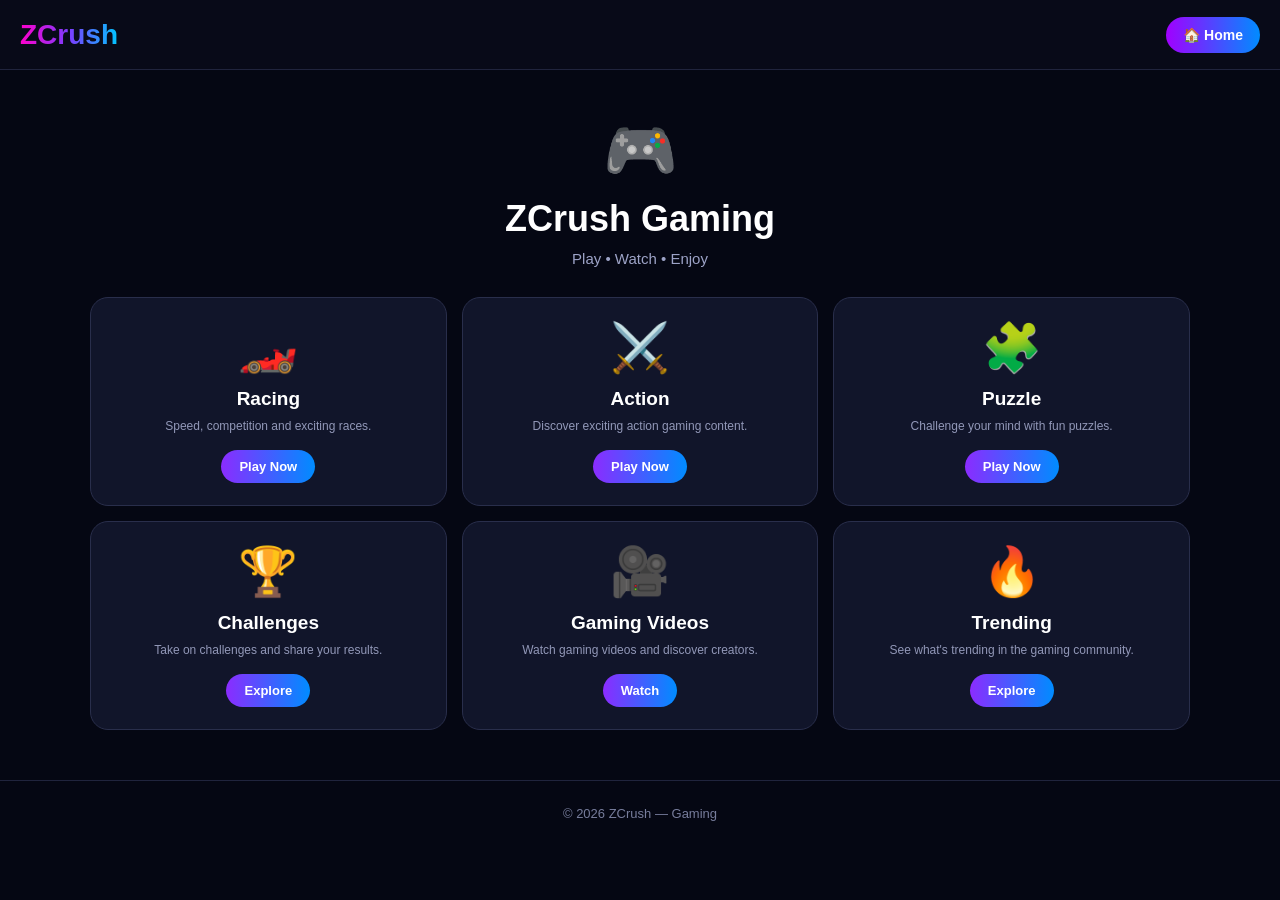
==== gaming.html @ d7cda79d "Create gaming.html" ====
<!DOCTYPE html>
<html lang="en">
<head>
  <meta charset="UTF-8">
  <meta name="viewport" content="width=device-width, initial-scale=1.0">

  <title>ZCrush Gaming</title>

  <style>
    * {
      box-sizing: border-box;
      margin: 0;
      padding: 0;
      font-family: Arial, sans-serif;
    }

    body {
      background: #050713;
      color: white;
    }

    /* NAVBAR */
    nav {
      height: 70px;
      padding: 0 20px;
      display: flex;
      align-items: center;
      justify-content: space-between;
      background: #080a18;
      border-bottom: 1px solid #20243d;
      position: sticky;
      top: 0;
      z-index: 10;
    }

    .logo {
      font-size: 28px;
      font-weight: bold;
      background: linear-gradient(90deg, #ff00cc, #7c3cff, #00c6ff);
      -webkit-background-clip: text;
      color: transparent;
    }

    .home {
      text-decoration: none;
      color: white;
      background: linear-gradient(90deg, #a100ff, #008cff);
      padding: 10px 17px;
      border-radius: 22px;
      font-weight: bold;
      font-size: 14px;
    }

    /* HERO */
    .hero {
      text-align: center;
      padding: 45px 15px 30px;
    }

    .hero .icon {
      font-size: 60px;
      margin-bottom: 12px;
    }

    .hero h1 {
      font-size: 36px;
      margin-bottom: 10px;
    }

    .hero p {
      color: #9da3c7;
      font-size: 15px;
    }

    /* GAMES */
    .games {
      width: 92%;
      max-width: 1100px;
      margin: auto;
      display: grid;

      /* 2 games side-by-side */
      grid-template-columns: repeat(2, 1fr);

      gap: 15px;
      padding-bottom: 50px;
    }

    .game {
      background: #11152a;
      border: 1px solid #292e4b;
      border-radius: 18px;
      padding: 22px 12px;
      text-align: center;
      transition: 0.3s;
    }

    .game:hover {
      transform: translateY(-5px);
      border-color: #7c3cff;
    }

    .game-icon {
      font-size: 48px;
      margin-bottom: 12px;
    }

    .game h2 {
      font-size: 19px;
      margin-bottom: 8px;
    }

    .game p {
      color: #9298b8;
      font-size: 12px;
      line-height: 1.4;
      margin-bottom: 15px;
    }

    .play {
      display: inline-block;
      text-decoration: none;
      background: linear-gradient(90deg, #8b2cff, #008cff);
      color: white;
      padding: 9px 18px;
      border-radius: 20px;
      font-weight: bold;
      font-size: 13px;
    }

    /* FOOTER */
    footer {
      text-align: center;
      padding: 25px 10px;
      color: #777d9c;
      border-top: 1px solid #20243d;
      font-size: 13px;
    }

    /* DESKTOP */
    @media (min-width: 900px) {
      .games {
        grid-template-columns: repeat(3, 1fr);
      }
    }

  </style>
</head>

<body>

  <!-- NAVBAR -->
  <nav>
    <div class="logo">ZCrush</div>

    <a href="index.html" class="home">
      🏠 Home
    </a>
  </nav>


  <!-- HERO -->
  <section class="hero">

    <div class="icon">🎮</div>

    <h1>ZCrush Gaming</h1>

    <p>Play • Watch • Enjoy</p>

  </section>


  <!-- GAMES -->
  <section class="games">

    <!-- GAME 1 -->
    <div class="game">

      <div class="game-icon">🏎️</div>

      <h2>Racing</h2>

      <p>
        Speed, competition and exciting races.
      </p>

      <a href="#" class="play">
        Play Now
      </a>

    </div>


    <!-- GAME 2 -->
    <div class="game">

      <div class="game-icon">⚔️</div>

      <h2>Action</h2>

      <p>
        Discover exciting action gaming content.
      </p>

      <a href="#" class="play">
        Play Now
      </a>

    </div>


    <!-- GAME 3 -->
    <div class="game">

      <div class="game-icon">🧩</div>

      <h2>Puzzle</h2>

      <p>
        Challenge your mind with fun puzzles.
      </p>

      <a href="#" class="play">
        Play Now
      </a>

    </div>


    <!-- GAME 4 -->
    <div class="game">

      <div class="game-icon">🏆</div>

      <h2>Challenges</h2>

      <p>
        Take on challenges and share your results.
      </p>

      <a href="#" class="play">
        Explore
      </a>

    </div>


    <!-- GAME 5 -->
    <div class="game">

      <div class="game-icon">🎥</div>

      <h2>Gaming Videos</h2>

      <p>
        Watch gaming videos and discover creators.
      </p>

      <a href="shorts.html" class="play">
        Watch
      </a>

    </div>


    <!-- GAME 6 -->
    <div class="game">

      <div class="game-icon">🔥</div>

      <h2>Trending</h2>

      <p>
        See what's trending in the gaming community.
      </p>

      <a href="#" class="play">
        Explore
      </a>

    </div>

  </section>


  <!-- FOOTER -->
  <footer>
    © 2026 ZCrush — Gaming
  </footer>

</body>
</html>
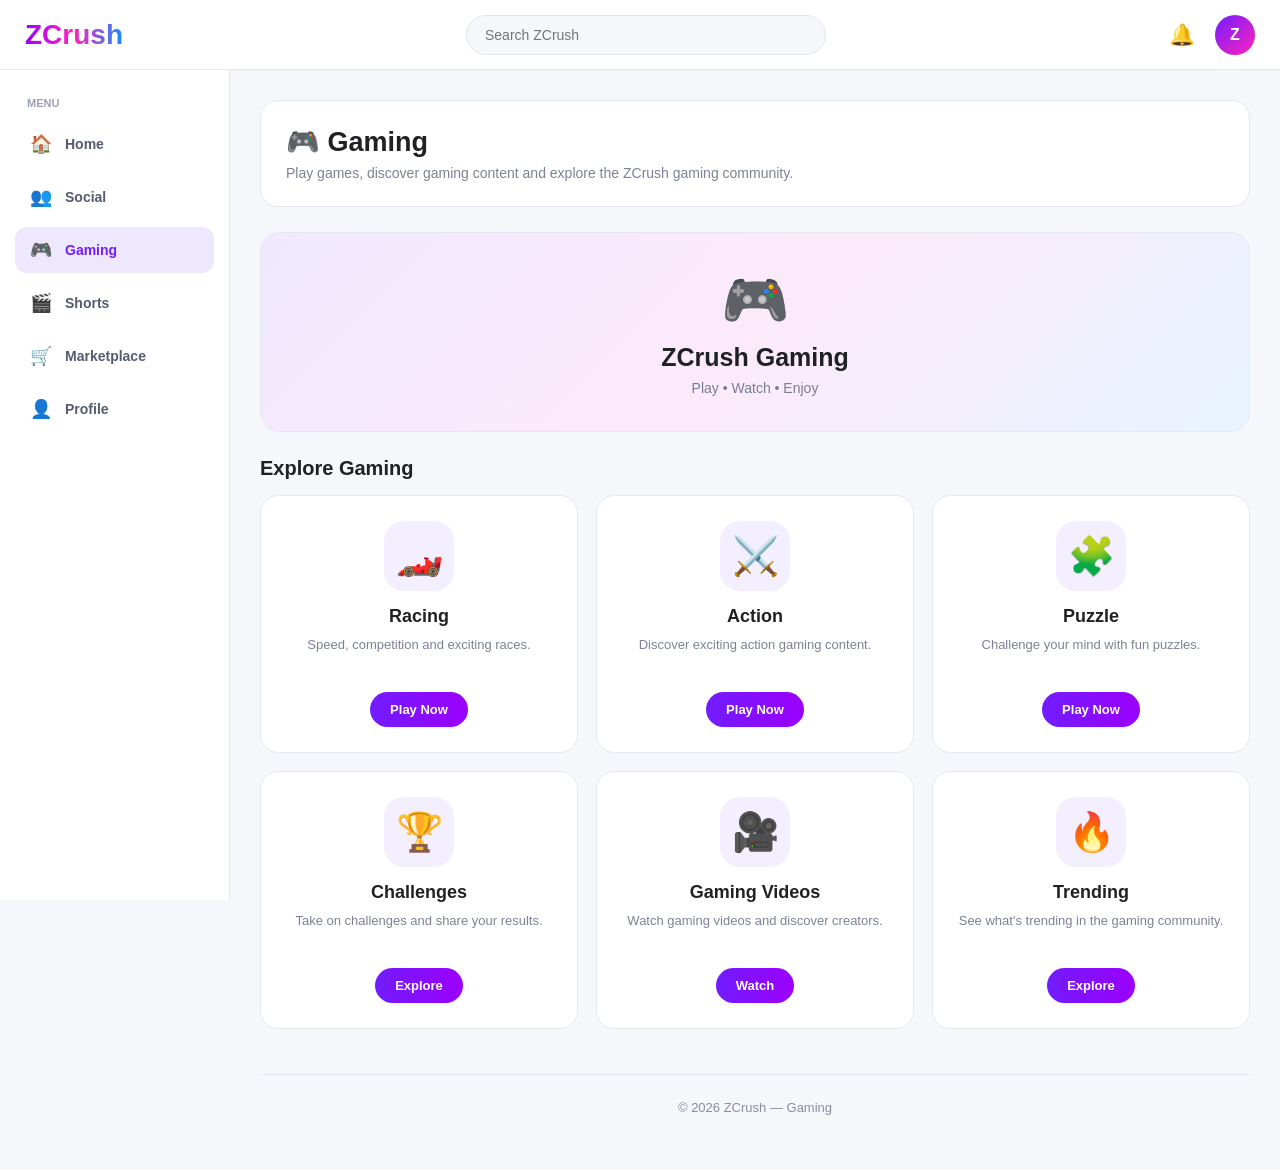
==== commit 79d14edd: "Update gaming.html" ====
--- a/gaming.html
+++ b/gaming.html
@@ -4,7 +4,7 @@
   <meta charset="UTF-8">
   <meta name="viewport" content="width=device-width, initial-scale=1.0">
 
-  <title>ZCrush Gaming</title>
+  <title>ZCrush - Gaming</title>
 
   <style>
     * {
@@ -15,133 +15,379 @@
     }
 
     body {
-      background: #050713;
-      color: white;
-    }
-
-    /* NAVBAR */
-    nav {
+      background: #f5f7fb;
+      color: #202124;
+    }
+
+    /* ================= TOPBAR ================= */
+
+    .topbar {
       height: 70px;
-      padding: 0 20px;
+      background: #ffffff;
+      border-bottom: 1px solid #e5e7ef;
       display: flex;
       align-items: center;
       justify-content: space-between;
-      background: #080a18;
-      border-bottom: 1px solid #20243d;
+      padding: 0 25px;
       position: sticky;
       top: 0;
-      z-index: 10;
+      z-index: 100;
     }
 
     .logo {
       font-size: 28px;
-      font-weight: bold;
-      background: linear-gradient(90deg, #ff00cc, #7c3cff, #00c6ff);
+      font-weight: 800;
+      background: linear-gradient(
+        90deg,
+        #a000ff,
+        #ff22bd,
+        #168cff
+      );
       -webkit-background-clip: text;
       color: transparent;
     }
 
-    .home {
+    .top-search {
+      width: 360px;
+      background: #f5f7fb;
+      border: 1px solid #e3e5ed;
+      padding: 11px 18px;
+      border-radius: 25px;
+      outline: none;
+      font-size: 14px;
+    }
+
+    .top-right {
+      display: flex;
+      align-items: center;
+      gap: 20px;
+    }
+
+    .notification {
+      font-size: 21px;
+      cursor: pointer;
+    }
+
+    .avatar {
+      width: 40px;
+      height: 40px;
+      border-radius: 50%;
+      background: linear-gradient(135deg, #721cff, #ff22bd);
+      display: flex;
+      align-items: center;
+      justify-content: center;
+      color: white;
+      font-weight: bold;
+    }
+
+    /* ================= LAYOUT ================= */
+
+    .layout {
+      display: flex;
+      min-height: calc(100vh - 70px);
+    }
+
+    /* ================= SIDEBAR ================= */
+
+    .sidebar {
+      width: 230px;
+      background: #ffffff;
+      border-right: 1px solid #e5e7ef;
+      padding: 22px 15px;
+      position: fixed;
+      top: 70px;
+      bottom: 0;
+      left: 0;
+    }
+
+    .menu-title {
+      font-size: 11px;
+      color: #9aa0b5;
+      margin: 5px 12px 12px;
+      text-transform: uppercase;
+      font-weight: bold;
+    }
+
+    .menu a {
+      display: flex;
+      align-items: center;
+      gap: 13px;
       text-decoration: none;
-      color: white;
-      background: linear-gradient(90deg, #a100ff, #008cff);
-      padding: 10px 17px;
-      border-radius: 22px;
-      font-weight: bold;
+      color: #555b70;
+      padding: 12px 15px;
+      border-radius: 12px;
+      margin-bottom: 7px;
       font-size: 14px;
-    }
-
-    /* HERO */
-    .hero {
+      font-weight: 600;
+      transition: 0.2s;
+    }
+
+    .menu a:hover {
+      background: #f1edff;
+      color: #721cff;
+    }
+
+    .menu a.active {
+      background: #eee8ff;
+      color: #721cff;
+    }
+
+    .menu-icon {
+      width: 22px;
       text-align: center;
-      padding: 45px 15px 30px;
-    }
-
-    .hero .icon {
-      font-size: 60px;
-      margin-bottom: 12px;
-    }
-
-    .hero h1 {
-      font-size: 36px;
+      font-size: 18px;
+    }
+
+    /* ================= MAIN ================= */
+
+    .main {
+      margin-left: 230px;
+      width: calc(100% - 230px);
+      padding: 30px;
+    }
+
+    /* ================= PAGE HEADER ================= */
+
+    .page-header {
+      background: #ffffff;
+      border: 1px solid #e5e7ef;
+      border-radius: 18px;
+      padding: 25px;
+      margin-bottom: 25px;
+    }
+
+    .page-header h1 {
+      font-size: 27px;
+      margin-bottom: 7px;
+    }
+
+    .page-header p {
+      color: #7c8195;
+      font-size: 14px;
+    }
+
+    /* ================= HERO ================= */
+
+    .gaming-hero {
+      background: linear-gradient(
+        135deg,
+        #f0e9ff,
+        #fceafa,
+        #e8f4ff
+      );
+      border: 1px solid #e5e7ef;
+      border-radius: 20px;
+      padding: 35px 25px;
+      text-align: center;
+      margin-bottom: 25px;
+    }
+
+    .gaming-icon {
+      font-size: 55px;
       margin-bottom: 10px;
     }
 
-    .hero p {
-      color: #9da3c7;
-      font-size: 15px;
-    }
-
-    /* GAMES */
+    .gaming-hero h2 {
+      font-size: 25px;
+      margin-bottom: 8px;
+    }
+
+    .gaming-hero p {
+      color: #777d91;
+      font-size: 14px;
+    }
+
+    /* ================= GAMES ================= */
+
+    .section-title {
+      font-size: 20px;
+      margin-bottom: 15px;
+    }
+
     .games {
-      width: 92%;
-      max-width: 1100px;
-      margin: auto;
       display: grid;
-
-      /* 2 games side-by-side */
-      grid-template-columns: repeat(2, 1fr);
-
-      gap: 15px;
-      padding-bottom: 50px;
+      grid-template-columns: repeat(3, 1fr);
+      gap: 18px;
+      padding-bottom: 35px;
     }
 
     .game {
-      background: #11152a;
-      border: 1px solid #292e4b;
+      background: #ffffff;
+      border: 1px solid #e5e7ef;
       border-radius: 18px;
-      padding: 22px 12px;
+      padding: 25px 18px;
       text-align: center;
-      transition: 0.3s;
+      transition: 0.25s;
     }
 
     .game:hover {
       transform: translateY(-5px);
-      border-color: #7c3cff;
+      border-color: #b99cff;
+      box-shadow: 0 8px 25px rgba(114, 28, 255, 0.08);
     }
 
     .game-icon {
-      font-size: 48px;
-      margin-bottom: 12px;
+      width: 70px;
+      height: 70px;
+      margin: 0 auto 15px;
+      border-radius: 20px;
+      background: #f3efff;
+      display: flex;
+      align-items: center;
+      justify-content: center;
+      font-size: 38px;
     }
 
     .game h2 {
-      font-size: 19px;
+      font-size: 18px;
       margin-bottom: 8px;
     }
 
     .game p {
-      color: #9298b8;
-      font-size: 12px;
-      line-height: 1.4;
-      margin-bottom: 15px;
+      color: #7d8295;
+      font-size: 13px;
+      line-height: 1.5;
+      min-height: 40px;
+      margin-bottom: 17px;
     }
 
     .play {
       display: inline-block;
       text-decoration: none;
-      background: linear-gradient(90deg, #8b2cff, #008cff);
+      background: linear-gradient(
+        90deg,
+        #721cff,
+        #9b00ff
+      );
       color: white;
-      padding: 9px 18px;
-      border-radius: 20px;
+      padding: 10px 20px;
+      border-radius: 22px;
       font-weight: bold;
       font-size: 13px;
-    }
-
-    /* FOOTER */
+      transition: 0.2s;
+    }
+
+    .play:hover {
+      transform: scale(1.04);
+    }
+
+    /* ================= FOOTER ================= */
+
     footer {
       text-align: center;
       padding: 25px 10px;
-      color: #777d9c;
-      border-top: 1px solid #20243d;
+      color: #888da0;
+      border-top: 1px solid #e5e7ef;
       font-size: 13px;
-    }
-
-    /* DESKTOP */
-    @media (min-width: 900px) {
+      margin-top: 10px;
+    }
+
+    /* ================= TABLET ================= */
+
+    @media (max-width: 900px) {
+
       .games {
-        grid-template-columns: repeat(3, 1fr);
-      }
+        grid-template-columns: repeat(2, 1fr);
+      }
+
+      .top-search {
+        width: 250px;
+      }
+
+    }
+
+    /* ================= MOBILE ================= */
+
+    @media (max-width: 700px) {
+
+      .topbar {
+        padding: 0 15px;
+      }
+
+      .logo {
+        font-size: 23px;
+      }
+
+      .top-search {
+        display: none;
+      }
+
+      .notification {
+        font-size: 19px;
+      }
+
+      .sidebar {
+        width: 70px;
+        padding: 15px 8px;
+      }
+
+      .menu-title {
+        display: none;
+      }
+
+      .menu a {
+        justify-content: center;
+        padding: 12px 5px;
+      }
+
+      .menu-text {
+        display: none;
+      }
+
+      .main {
+        margin-left: 70px;
+        width: calc(100% - 70px);
+        padding: 18px 12px;
+      }
+
+      .page-header {
+        padding: 20px;
+      }
+
+      .page-header h1 {
+        font-size: 23px;
+      }
+
+      .gaming-hero {
+        padding: 28px 15px;
+      }
+
+      .gaming-icon {
+        font-size: 45px;
+      }
+
+      .gaming-hero h2 {
+        font-size: 21px;
+      }
+
+      .games {
+        grid-template-columns: 1fr;
+      }
+
+    }
+
+    /* ================= SMALL MOBILE ================= */
+
+    @media (max-width: 400px) {
+
+      .sidebar {
+        width: 60px;
+      }
+
+      .main {
+        margin-left: 60px;
+        width: calc(100% - 60px);
+      }
+
+      .top-right {
+        gap: 10px;
+      }
+
+      .avatar {
+        width: 35px;
+        height: 35px;
+      }
+
     }
 
   </style>
@@ -149,145 +395,282 @@
 
 <body>
 
-  <!-- NAVBAR -->
-  <nav>
-    <div class="logo">ZCrush</div>
-
-    <a href="index.html" class="home">
-      🏠 Home
-    </a>
-  </nav>
-
-
-  <!-- HERO -->
-  <section class="hero">
-
-    <div class="icon">🎮</div>
-
-    <h1>ZCrush Gaming</h1>
-
-    <p>Play • Watch • Enjoy</p>
-
-  </section>
-
-
-  <!-- GAMES -->
-  <section class="games">
-
-    <!-- GAME 1 -->
-    <div class="game">
-
-      <div class="game-icon">🏎️</div>
-
-      <h2>Racing</h2>
-
-      <p>
-        Speed, competition and exciting races.
-      </p>
-
-      <a href="#" class="play">
-        Play Now
-      </a>
-
+  <!-- ================= TOPBAR ================= -->
+
+  <header class="topbar">
+
+    <div class="logo">
+      ZCrush
     </div>
 
-
-    <!-- GAME 2 -->
-    <div class="game">
-
-      <div class="game-icon">⚔️</div>
-
-      <h2>Action</h2>
-
-      <p>
-        Discover exciting action gaming content.
-      </p>
-
-      <a href="#" class="play">
-        Play Now
-      </a>
+    <input
+      type="text"
+      class="top-search"
+      placeholder="Search ZCrush"
+    >
+
+    <div class="top-right">
+
+      <div class="notification">
+        🔔
+      </div>
+
+      <div class="avatar">
+        Z
+      </div>
 
     </div>
 
-
-    <!-- GAME 3 -->
-    <div class="game">
-
-      <div class="game-icon">🧩</div>
-
-      <h2>Puzzle</h2>
-
-      <p>
-        Challenge your mind with fun puzzles.
-      </p>
-
-      <a href="#" class="play">
-        Play Now
-      </a>
-
-    </div>
-
-
-    <!-- GAME 4 -->
-    <div class="game">
-
-      <div class="game-icon">🏆</div>
-
-      <h2>Challenges</h2>
-
-      <p>
-        Take on challenges and share your results.
-      </p>
-
-      <a href="#" class="play">
-        Explore
-      </a>
-
-    </div>
-
-
-    <!-- GAME 5 -->
-    <div class="game">
-
-      <div class="game-icon">🎥</div>
-
-      <h2>Gaming Videos</h2>
-
-      <p>
-        Watch gaming videos and discover creators.
-      </p>
-
-      <a href="shorts.html" class="play">
-        Watch
-      </a>
-
-    </div>
-
-
-    <!-- GAME 6 -->
-    <div class="game">
-
-      <div class="game-icon">🔥</div>
-
-      <h2>Trending</h2>
-
-      <p>
-        See what's trending in the gaming community.
-      </p>
-
-      <a href="#" class="play">
-        Explore
-      </a>
-
-    </div>
-
-  </section>
-
-
-  <!-- FOOTER -->
-  <footer>
-    © 2026 ZCrush — Gaming
-  </footer>
+  </header>
+
+
+  <!-- ================= LAYOUT ================= -->
+
+  <div class="layout">
+
+
+    <!-- ================= SIDEBAR ================= -->
+
+    <aside class="sidebar">
+
+      <div class="menu-title">
+        Menu
+      </div>
+
+      <div class="menu">
+
+        <a href="index.html">
+          <span class="menu-icon">🏠</span>
+          <span class="menu-text">Home</span>
+        </a>
+
+        <a href="social.html">
+          <span class="menu-icon">👥</span>
+          <span class="menu-text">Social</span>
+        </a>
+
+        <a href="gaming.html" class="active">
+          <span class="menu-icon">🎮</span>
+          <span class="menu-text">Gaming</span>
+        </a>
+
+        <a href="shorts.html">
+          <span class="menu-icon">🎬</span>
+          <span class="menu-text">Shorts</span>
+        </a>
+
+        <a href="marketplace.html">
+          <span class="menu-icon">🛒</span>
+          <span class="menu-text">Marketplace</span>
+        </a>
+
+        <a href="profile.html">
+          <span class="menu-icon">👤</span>
+          <span class="menu-text">Profile</span>
+        </a>
+
+      </div>
+
+    </aside>
+
+
+    <!-- ================= MAIN ================= -->
+
+    <main class="main">
+
+
+      <!-- PAGE HEADER -->
+
+      <div class="page-header">
+
+        <h1>🎮 Gaming</h1>
+
+        <p>
+          Play games, discover gaming content and explore the ZCrush gaming community.
+        </p>
+
+      </div>
+
+
+      <!-- HERO -->
+
+      <section class="gaming-hero">
+
+        <div class="gaming-icon">
+          🎮
+        </div>
+
+        <h2>
+          ZCrush Gaming
+        </h2>
+
+        <p>
+          Play • Watch • Enjoy
+        </p>
+
+      </section>
+
+
+      <!-- GAMES -->
+
+      <h2 class="section-title">
+        Explore Gaming
+      </h2>
+
+      <section class="games">
+
+
+        <!-- GAME 1 -->
+
+        <div class="game">
+
+          <div class="game-icon">
+            🏎️
+          </div>
+
+          <h2>
+            Racing
+          </h2>
+
+          <p>
+            Speed, competition and exciting races.
+          </p>
+
+          <a href="#" class="play">
+            Play Now
+          </a>
+
+        </div>
+
+
+        <!-- GAME 2 -->
+
+        <div class="game">
+
+          <div class="game-icon">
+            ⚔️
+          </div>
+
+          <h2>
+            Action
+          </h2>
+
+          <p>
+            Discover exciting action gaming content.
+          </p>
+
+          <a href="#" class="play">
+            Play Now
+          </a>
+
+        </div>
+
+
+        <!-- GAME 3 -->
+
+        <div class="game">
+
+          <div class="game-icon">
+            🧩
+          </div>
+
+          <h2>
+            Puzzle
+          </h2>
+
+          <p>
+            Challenge your mind with fun puzzles.
+          </p>
+
+          <a href="#" class="play">
+            Play Now
+          </a>
+
+        </div>
+
+
+        <!-- GAME 4 -->
+
+        <div class="game">
+
+          <div class="game-icon">
+            🏆
+          </div>
+
+          <h2>
+            Challenges
+          </h2>
+
+          <p>
+            Take on challenges and share your results.
+          </p>
+
+          <a href="#" class="play">
+            Explore
+          </a>
+
+        </div>
+
+
+        <!-- GAME 5 -->
+
+        <div class="game">
+
+          <div class="game-icon">
+            🎥
+          </div>
+
+          <h2>
+            Gaming Videos
+          </h2>
+
+          <p>
+            Watch gaming videos and discover creators.
+          </p>
+
+          <a href="shorts.html" class="play">
+            Watch
+          </a>
+
+        </div>
+
+
+        <!-- GAME 6 -->
+
+        <div class="game">
+
+          <div class="game-icon">
+            🔥
+          </div>
+
+          <h2>
+            Trending
+          </h2>
+
+          <p>
+            See what's trending in the gaming community.
+          </p>
+
+          <a href="#" class="play">
+            Explore
+          </a>
+
+        </div>
+
+
+      </section>
+
+
+      <!-- FOOTER -->
+
+      <footer>
+        © 2026 ZCrush — Gaming
+      </footer>
+
+
+    </main>
+
+  </div>
 
 </body>
 </html>
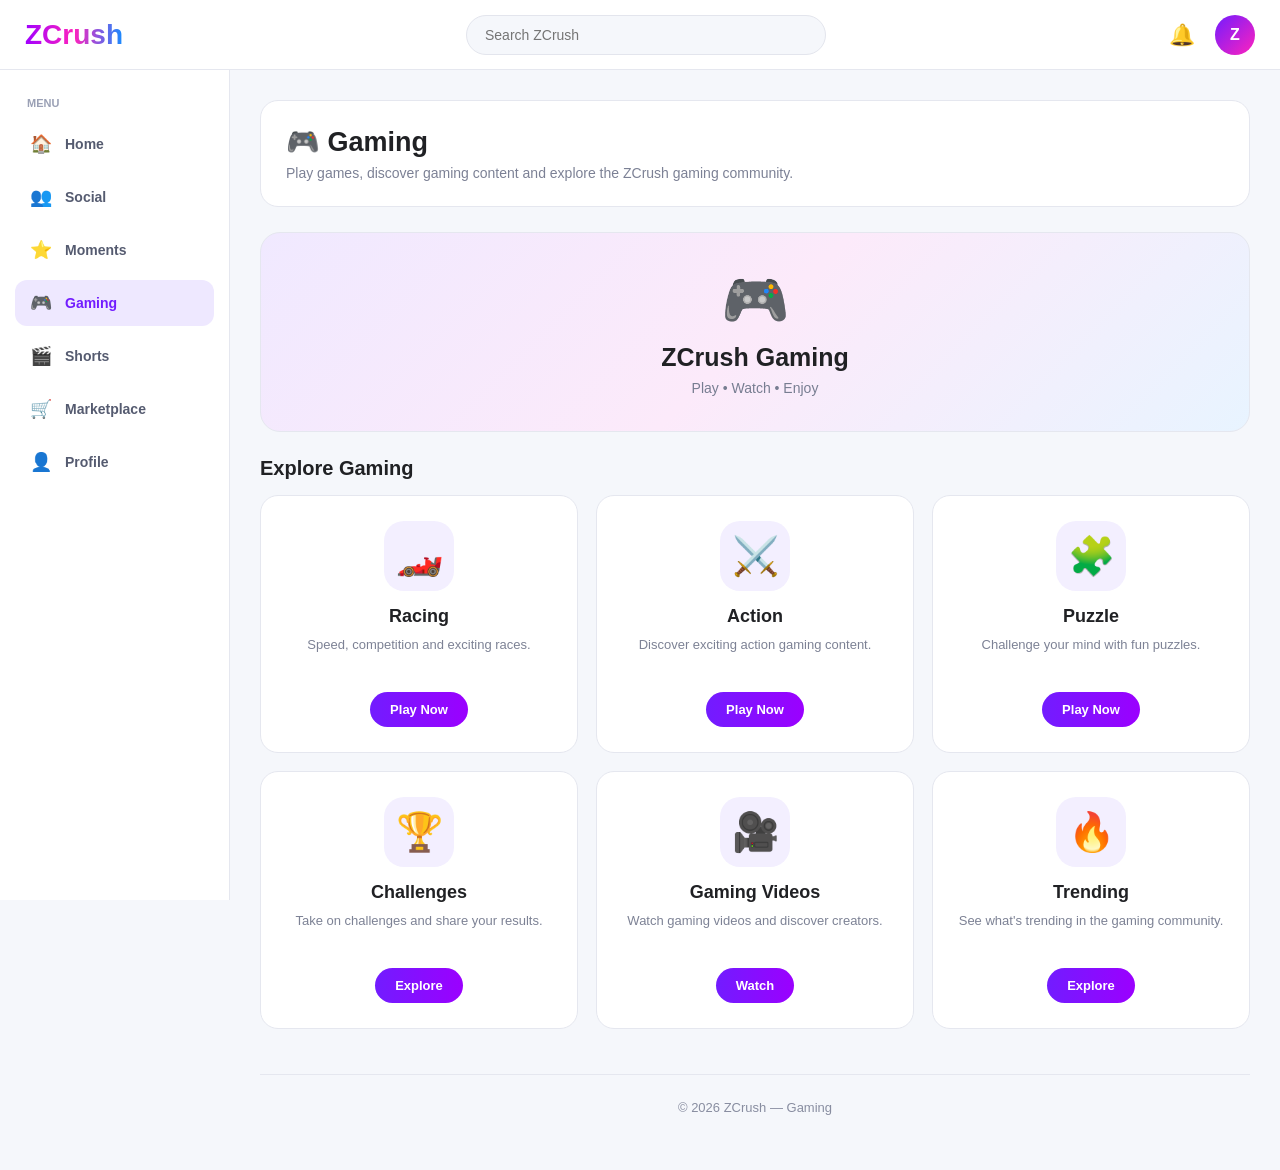
==== commit fb960f7a: "Update gaming.html" ====
--- a/gaming.html
+++ b/gaming.html
@@ -449,6 +449,11 @@
           <span class="menu-text">Social</span>
         </a>
 
+        <a href="moments.html">
+          <span class="menu-icon">⭐</span>
+          <span class="menu-text">Moments</span>
+        </a>
+
         <a href="gaming.html" class="active">
           <span class="menu-icon">🎮</span>
           <span class="menu-text">Gaming</span>
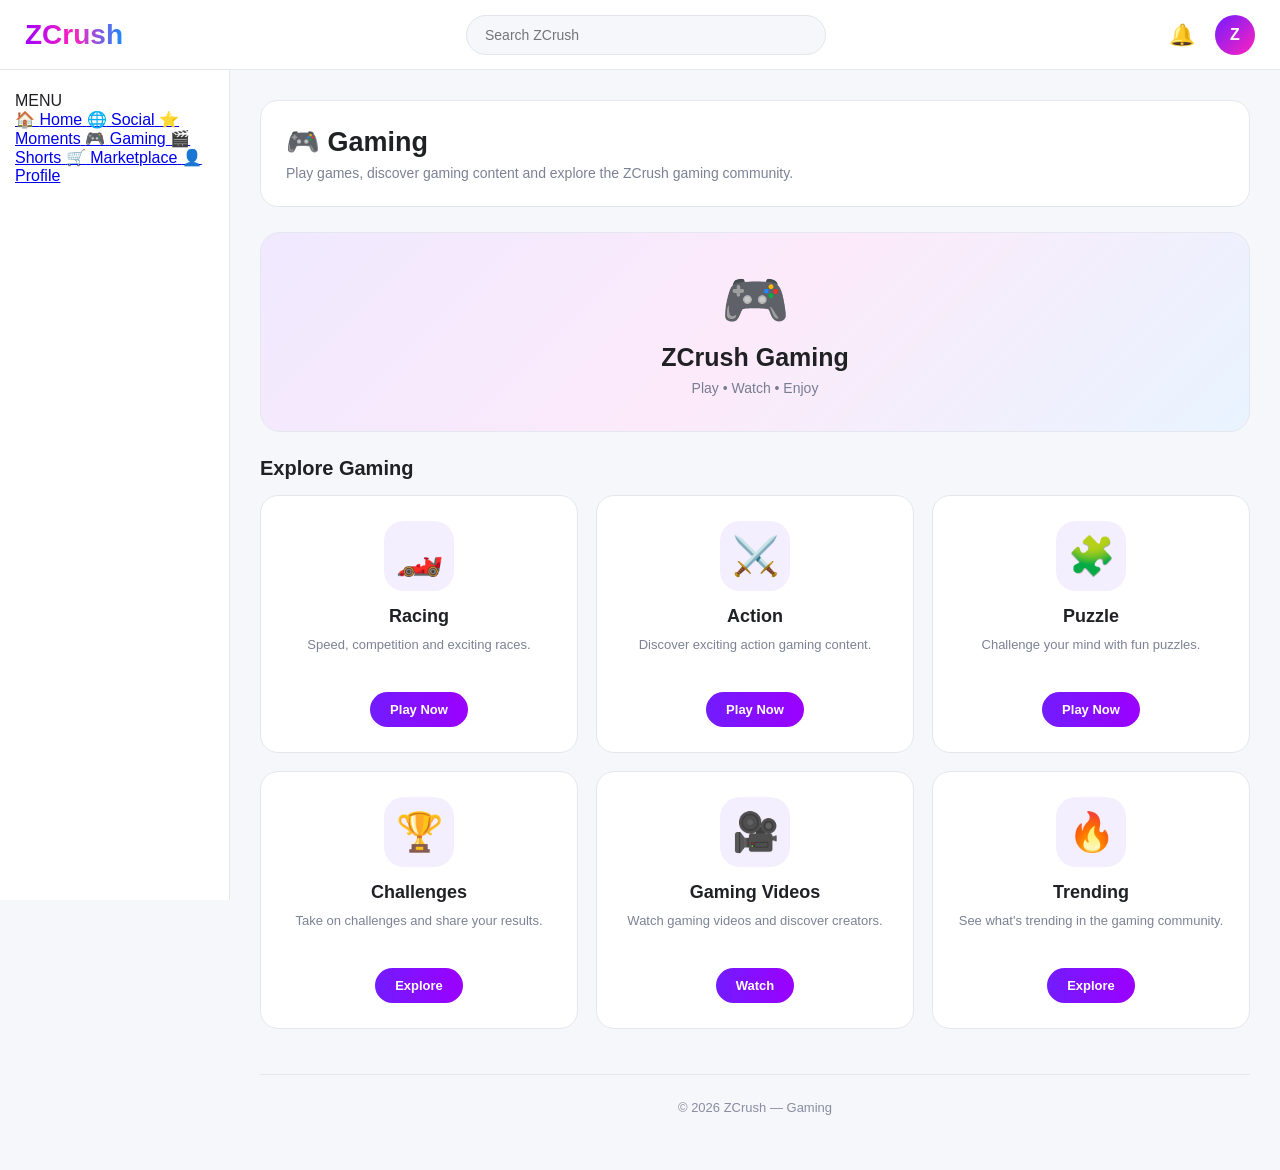
==== commit 59c484e1: "Update gaming.html" ====
--- a/gaming.html
+++ b/gaming.html
@@ -433,50 +433,46 @@
 
     <aside class="sidebar">
 
-      <div class="menu-title">
-        Menu
-      </div>
-
-      <div class="menu">
-
-        <a href="index.html">
-          <span class="menu-icon">🏠</span>
-          <span class="menu-text">Home</span>
-        </a>
-
-        <a href="social.html">
-          <span class="menu-icon">👥</span>
-          <span class="menu-text">Social</span>
-        </a>
-
-        <a href="moments.html">
-          <span class="menu-icon">⭐</span>
-          <span class="menu-text">Moments</span>
-        </a>
-
-        <a href="gaming.html" class="active">
-          <span class="menu-icon">🎮</span>
-          <span class="menu-text">Gaming</span>
-        </a>
-
-        <a href="shorts.html">
-          <span class="menu-icon">🎬</span>
-          <span class="menu-text">Shorts</span>
-        </a>
-
-        <a href="marketplace.html">
-          <span class="menu-icon">🛒</span>
-          <span class="menu-text">Marketplace</span>
-        </a>
-
-        <a href="profile.html">
-          <span class="menu-icon">👤</span>
-          <span class="menu-text">Profile</span>
-        </a>
-
-      </div>
-
-    </aside>
+    <div class="sidebar-title">
+        MENU
+    </div>
+
+    <a href="index.html">
+        <span class="sidebar-icon">🏠</span>
+        <span>Home</span>
+    </a>
+
+    <a href="social.html">
+        <span class="sidebar-icon">🌐</span>
+        <span>Social</span>
+    </a>
+
+    <a href="moments.html">
+        <span class="sidebar-icon">⭐</span>
+        <span>Moments</span>
+    </a>
+
+    <a href="gaming.html" class="active">
+        <span class="sidebar-icon">🎮</span>
+        <span>Gaming</span>
+    </a>
+
+    <a href="shorts.html">
+        <span class="sidebar-icon">🎬</span>
+        <span>Shorts</span>
+    </a>
+
+    <a href="marketplace.html">
+        <span class="sidebar-icon">🛒</span>
+        <span>Marketplace</span>
+    </a>
+
+    <a href="profile.html">
+        <span class="sidebar-icon">👤</span>
+        <span>Profile</span>
+    </a>
+
+</aside>
 
 
     <!-- ================= MAIN ================= -->
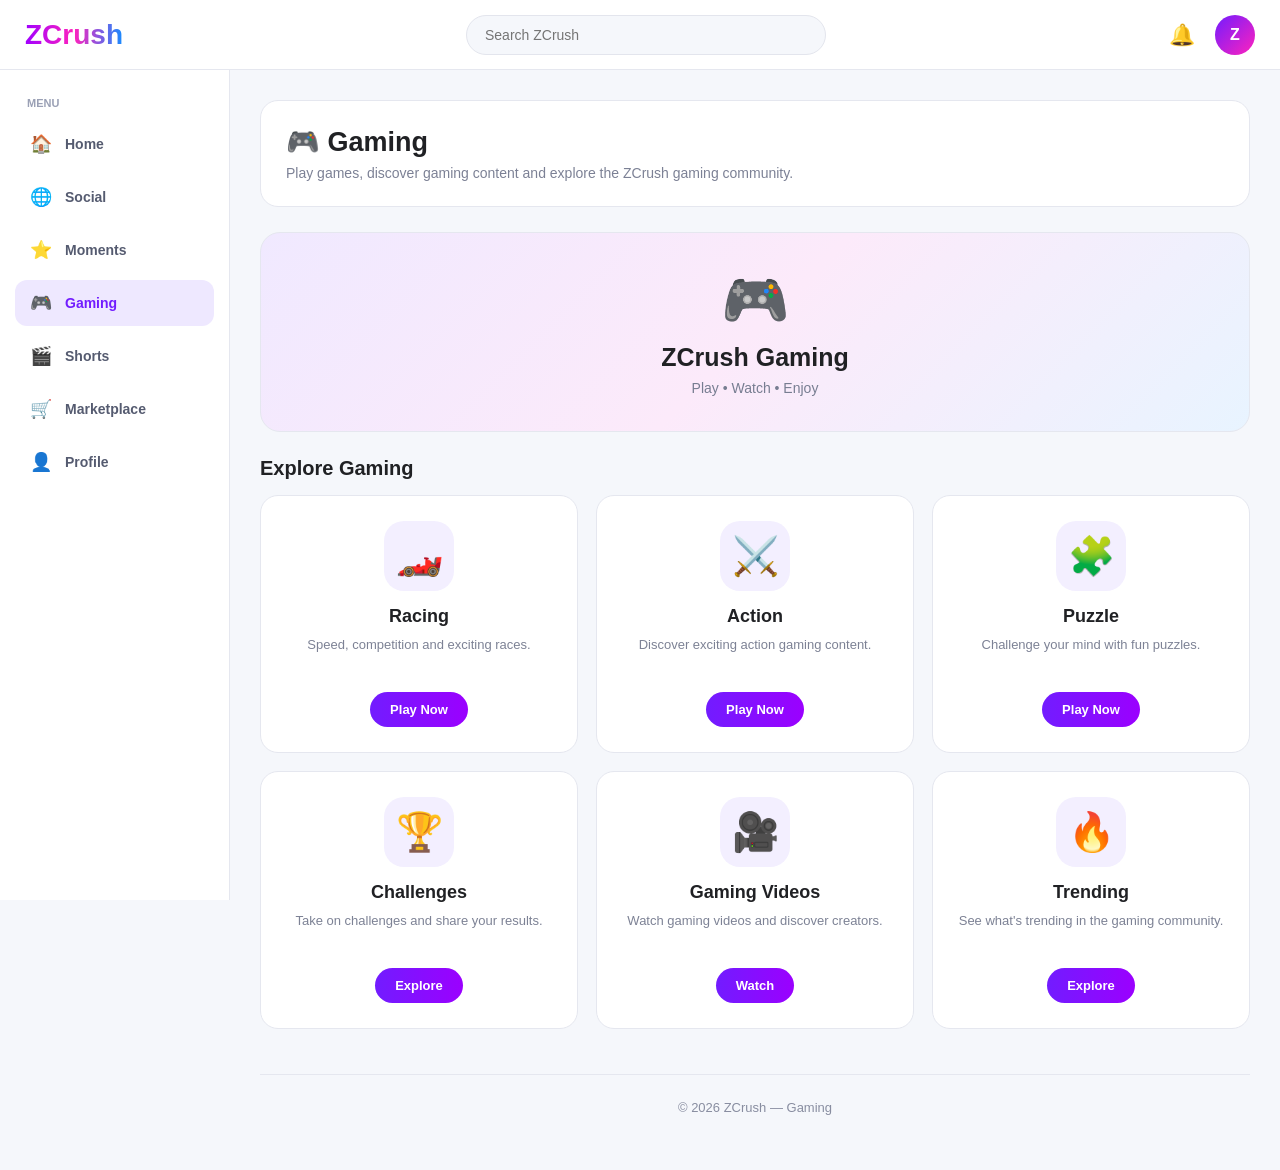
==== commit 23a41e21: "Update gaming.html" ====
--- a/gaming.html
+++ b/gaming.html
@@ -100,7 +100,7 @@
       left: 0;
     }
 
-    .menu-title {
+    .sidebar-title {
       font-size: 11px;
       color: #9aa0b5;
       margin: 5px 12px 12px;
@@ -108,7 +108,7 @@
       font-weight: bold;
     }
 
-    .menu a {
+    .sidebar a {
       display: flex;
       align-items: center;
       gap: 13px;
@@ -122,17 +122,17 @@
       transition: 0.2s;
     }
 
-    .menu a:hover {
+    .sidebar a:hover {
       background: #f1edff;
       color: #721cff;
     }
 
-    .menu a.active {
+    .sidebar a.active {
       background: #eee8ff;
       color: #721cff;
     }
 
-    .menu-icon {
+    .sidebar-icon {
       width: 22px;
       text-align: center;
       font-size: 18px;
